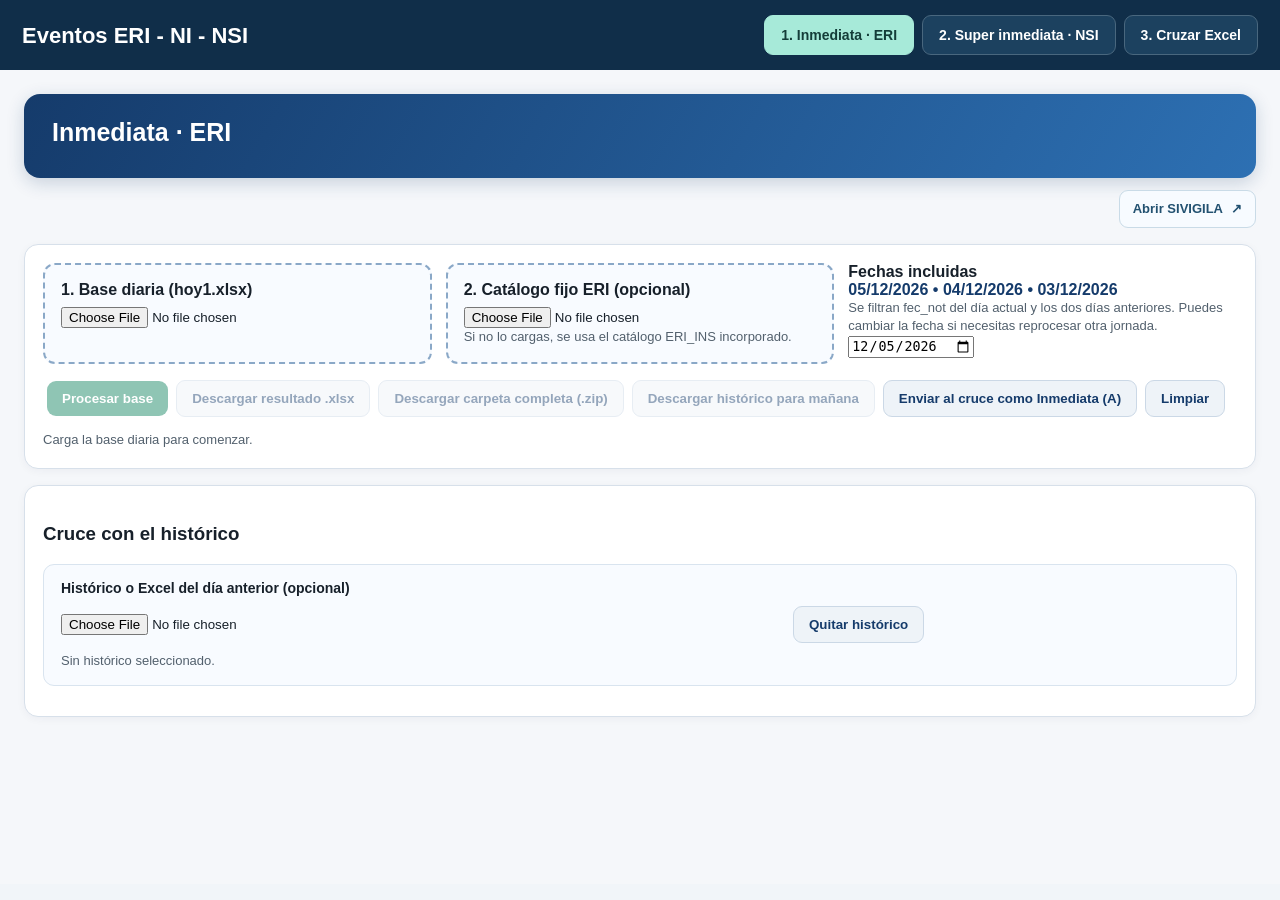
==== public/index.html @ e6048132 "Add files via upload" ====
<!doctype html><html lang="es"><head><meta charset="utf-8"><meta name="viewport" content="width=device-width,initial-scale=1"><title>Eventos ERI - NI - NSI</title><link rel="stylesheet" href="assets/suite.css"></head><body><header class="top"><div><h1>Eventos ERI - NI - NSI</h1></div><nav class="nav" role="tablist" aria-label="Herramientas"><button id="tab-eri" role="tab" aria-selected="true" aria-controls="frame-eri" onclick="openMode('eri')">1. Inmediata · ERI</button><button id="tab-nsi" role="tab" aria-selected="false" aria-controls="frame-nsi" onclick="openMode('nsi')">2. Super inmediata · NSI</button><button id="tab-cross" role="tab" aria-selected="false" aria-controls="frame-cross" onclick="openMode('cross')">3. Cruzar Excel</button></nav></header><div id="frames"></div><script src="assets/suite.js"></script></body></html>
---- public/assets/suite.css ----
*{box-sizing:border-box}body{margin:0;background:#f1f5f9;color:#18364b;font:15px/1.5 'Segoe UI',Arial,sans-serif}.top{padding:15px 22px;background:#102e49;color:white;display:flex;align-items:center;gap:25px;flex-wrap:wrap}.top h1{font-size:22px;margin:0}.top p{font-size:12px;color:#bcd8e8;margin:2px 0}.nav{display:flex;gap:8px;flex-wrap:wrap;margin-left:auto}.nav button{font:600 14px 'Segoe UI',Arial;border:1px solid #49677e;background:#1c415f;color:white;padding:11px 16px;border-radius:9px;cursor:pointer}.nav button[aria-selected=true]{background:#a7ead9;color:#143d39;border-color:#a7ead9}button:focus-visible{outline:3px solid #e7b9ff;outline-offset:3px}.guide{padding:10px 24px;background:white;border-bottom:1px solid #d6e0e8;font-size:13px;display:flex;gap:24px;justify-content:space-between}.guide details{max-width:780px}.guide summary{cursor:pointer;font-weight:600}.guide p{margin:8px 0}.frame{width:100%;border:0;min-height:calc(100vh - 86px);display:block}[hidden]{display:none!important}.offline{white-space:nowrap;color:#16776a}.loading{padding:30px} @media(max-width:760px){.top{padding:13px 15px}.nav{margin:0}.nav button{padding:9px}.guide{padding:10px 15px}.offline{display:none}}
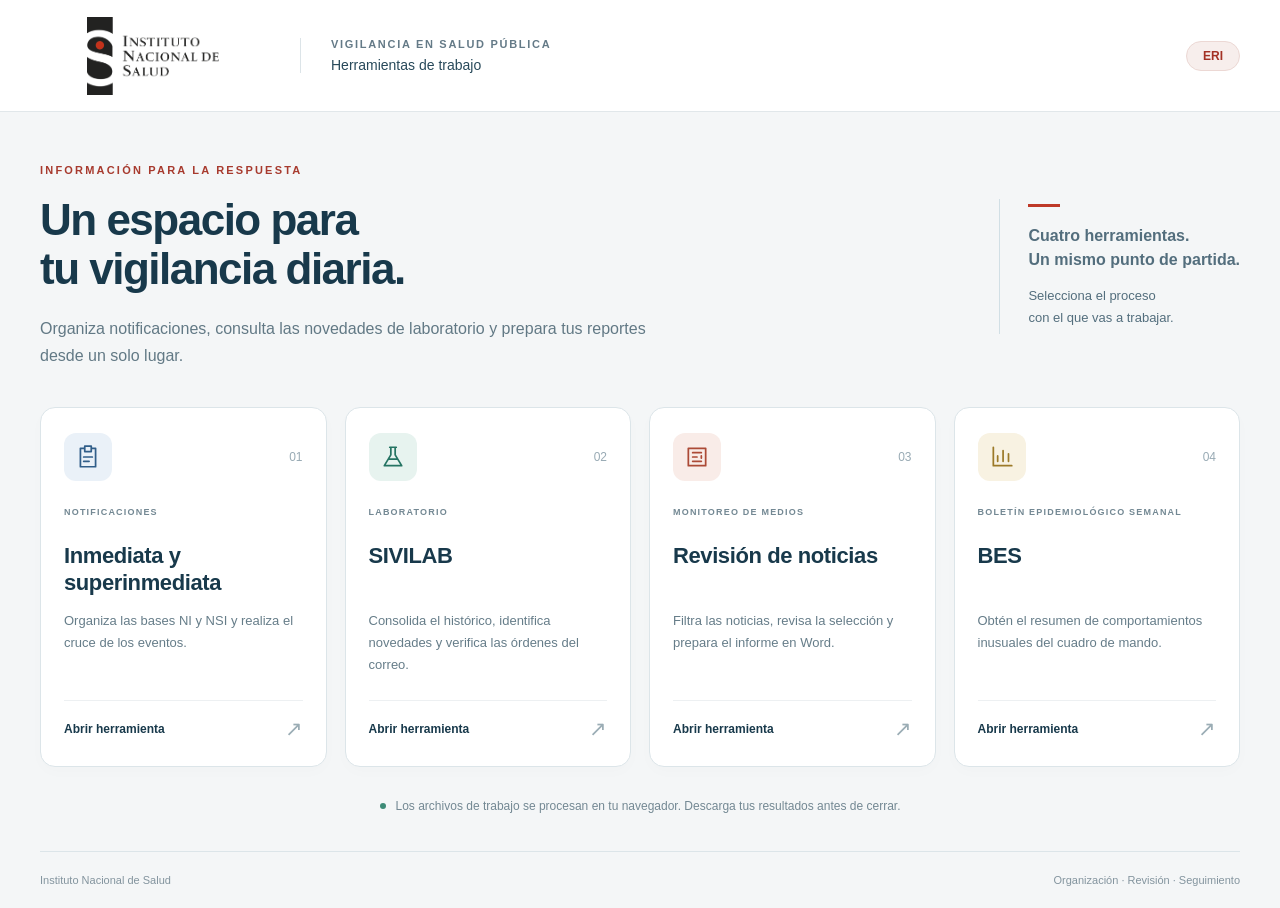
==== commit 38413414: "Add files via upload" ====
--- a/public/index.html
+++ b/public/index.html
@@ -1 +1,11 @@
-<!doctype html><html lang="es"><head><meta charset="utf-8"><meta name="viewport" content="width=device-width,initial-scale=1"><title>Eventos ERI - NI - NSI</title><link rel="stylesheet" href="assets/suite.css"></head><body><header class="top"><div><h1>Eventos ERI - NI - NSI</h1></div><nav class="nav" role="tablist" aria-label="Herramientas"><button id="tab-eri" role="tab" aria-selected="true" aria-controls="frame-eri" onclick="openMode('eri')">1. Inmediata · ERI</button><button id="tab-nsi" role="tab" aria-selected="false" aria-controls="frame-nsi" onclick="openMode('nsi')">2. Super inmediata · NSI</button><button id="tab-cross" role="tab" aria-selected="false" aria-controls="frame-cross" onclick="openMode('cross')">3. Cruzar Excel</button></nav></header><div id="frames"></div><script src="assets/suite.js"></script></body></html>+<!doctype html><html lang="es"><head><meta charset="utf-8"><meta name="viewport" content="width=device-width,initial-scale=1"><meta name="theme-color" content="#16394b"><title>INS · Herramientas de vigilancia</title><link rel="stylesheet" href="assets/portal.css"></head><body>
+<header class="top"><a class="brand" href="#" aria-label="Volver al inicio"><img src="assets/logo-ins.png" alt="Instituto Nacional de Salud"></a><div class="top-label">VIGILANCIA EN SALUD PÚBLICA<span>Herramientas de trabajo</span></div><span class="top-mark">ERI</span></header>
+<main id="home"><section class="hero"><div class="hero-copy"><p class="eyebrow">INFORMACIÓN PARA LA RESPUESTA</p><h1>Un espacio para<br>tu vigilancia diaria.</h1><p class="intro">Organiza notificaciones, consulta las novedades de laboratorio y prepara tus reportes desde un solo lugar.</p></div><div class="hero-note"><span class="line"></span><strong>Cuatro herramientas.<br>Un mismo punto de partida.</strong><p>Selecciona el proceso<br>con el que vas a trabajar.</p></div></section>
+<section class="tools" aria-label="Herramientas disponibles">
+<button class="tool" data-tool="notificaciones"><span class="card-top"><span class="icon"><svg viewBox="0 0 24 24"><path d="M8 4H5v17h14V4h-3M9 2h6v5H9zM8 12h8M8 16h5"/></svg></span><span class="number">01</span></span><span class="category">NOTIFICACIONES</span><h2>Inmediata y<br>superinmediata</h2><p>Organiza las bases NI y NSI y realiza el cruce de los eventos.</p><span class="enter">Abrir herramienta <span>↗</span></span></button>
+<button class="tool" data-tool="sivilab"><span class="card-top"><span class="icon teal"><svg viewBox="0 0 24 24"><path d="M9 3h6M10 3v7L4 20h16l-6-10V3M8 14h8"/></svg></span><span class="number">02</span></span><span class="category">LABORATORIO</span><h2>SIVILAB</h2><p>Consolida el histórico, identifica novedades y verifica las órdenes del correo.</p><span class="enter">Abrir herramienta <span>↗</span></span></button>
+<button class="tool" data-tool="medios"><span class="card-top"><span class="icon red"><svg viewBox="0 0 24 24"><path d="M4 4h16v16H4zM8 8h8M8 12h4M8 16h8M16 11v2"/></svg></span><span class="number">03</span></span><span class="category">MONITOREO DE MEDIOS</span><h2>Revisión de noticias</h2><p>Filtra las noticias, revisa la selección y prepara el informe en Word.</p><span class="enter">Abrir herramienta <span>↗</span></span></button>
+<button class="tool" data-tool="bes"><span class="card-top"><span class="icon gold"><svg viewBox="0 0 24 24"><path d="M4 3v17h17M8 16v-5M13 16V6M18 16V9"/></svg></span><span class="number">04</span></span><span class="category">BOLETÍN EPIDEMIOLÓGICO SEMANAL</span><h2>BES</h2><p>Obtén el resumen de comportamientos inusuales del cuadro de mando.</p><span class="enter">Abrir herramienta <span>↗</span></span></button>
+</section><div class="bottom-note"><span class="dot"></span><p>Los archivos de trabajo se procesan en tu navegador. Descarga tus resultados antes de cerrar.</p></div></main>
+<section id="workspace" hidden><div class="workspace-bar"><button id="back">← Inicio</button><div><span class="workspace-label">HERRAMIENTA ABIERTA</span><h2 id="activeTitle"></h2></div><p>Volver al inicio conserva la sesión abierta.</p></div><div id="frames"></div></section>
+<footer id="footer"><span>Instituto Nacional de Salud</span><span>Organización · Revisión · Seguimiento</span></footer><script src="assets/portal.js"></script></body></html>
--- a/public/assets/portal.css
+++ b/public/assets/portal.css
@@ -0,0 +1 @@
+*{box-sizing:border-box}body{margin:0;background:#f4f6f7;color:#18394b;font-family:"Segoe UI",Arial,sans-serif}.top{height:112px;background:white;display:flex;align-items:center;padding:20px max(28px,calc((100vw - 1200px)/2));gap:34px;border-bottom:1px solid #e1e7ea}.brand img{display:block;width:226px;height:78px;object-fit:contain}.top-label{font-size:11px;font-weight:700;letter-spacing:1.7px;padding-left:30px;border-left:1px solid #dce4e8;color:#647a87}.top-label span{display:block;font-size:14px;font-weight:400;letter-spacing:0;margin-top:7px;color:#28495a}.top-mark{margin-left:auto;background:#f7eeec;color:#a33125;border:1px solid #ecd8d4;border-radius:30px;padding:7px 16px;font-size:12px;font-weight:700}main{max-width:1256px;padding:0 28px;margin:auto}.hero{display:flex;justify-content:space-between;align-items:center;padding:52px 0 38px;gap:40px}.eyebrow{font-size:11px;letter-spacing:2.2px;font-weight:700;color:#a73a2e;margin:0 0 19px}h1{font-weight:600;letter-spacing:-1.5px;font-size:44px;line-height:1.12;margin:0}.intro{font-size:16px;line-height:1.7;color:#627985;max-width:615px;margin:21px 0 0}.hero-note{min-width:240px;padding:5px 0 5px 28px;border-left:1px solid #d1dfe5;color:#536e7d}.hero-note strong{font-size:16px;font-weight:600;line-height:1.5}.hero-note p{font-size:13px;line-height:1.7;margin-bottom:0}.line{display:block;width:32px;height:3px;background:#be3928;margin-bottom:17px}.tools{display:grid;grid-template-columns:repeat(4,1fr);gap:18px}.tool{display:flex;flex-direction:column;align-items:stretch;text-align:left;min-height:342px;background:white;border:1px solid #dce5e9;border-radius:15px;padding:25px 23px;color:inherit;font:inherit;cursor:pointer;box-shadow:0 5px 15px #18394b04;transition:transform .18s,box-shadow .18s,border-color .18s}.tool:hover{transform:translateY(-4px);border-color:#a3bbc7;box-shadow:0 12px 28px #18394b12}.tool:focus-visible,a:focus-visible,button:focus-visible{outline:3px solid #3084a4;outline-offset:4px}.card-top{display:flex;justify-content:space-between;align-items:center;margin-bottom:24px}.icon{display:grid;place-items:center;width:48px;height:48px;border-radius:12px;background:#eaf1f8;color:#315e89}.icon svg{width:26px;height:26px;stroke:currentColor;stroke-width:1.6;stroke-linecap:round;stroke-linejoin:round;fill:none}.teal{background:#e7f3ef;color:#257463}.red{background:#f9ece8;color:#ac4a36}.gold{background:#f8f2e2;color:#9c7a28}.number{font-size:12px;color:#98aab4}.category{font-size:9px;line-height:1.6;letter-spacing:1.2px;color:#738893;font-weight:700;min-height:29px}.tool h2{font-size:22px;line-height:1.25;letter-spacing:-.4px;margin:8px 0 13px;font-weight:600;min-height:55px}.tool p{font-size:13px;line-height:1.7;color:#667d89;margin:0 0 24px}.enter{display:flex;justify-content:space-between;align-items:center;margin-top:auto;padding-top:16px;border-top:1px solid #edf0f2;font-size:12px;font-weight:600}.enter span{font-size:21px;font-weight:400;color:#9badb5}.bottom-note{display:flex;align-items:center;justify-content:center;gap:10px;padding:20px 0 26px;color:#738893;font-size:12px}.dot{background:#3d8b77;width:6px;height:6px;border-radius:50%}footer{max-width:1200px;margin:auto;padding:22px 0;border-top:1px solid #dce5e9;display:flex;justify-content:space-between;font-size:11px;color:#83949e}.workspace-bar{display:flex;align-items:center;gap:22px;background:#17394c;color:white;padding:14px 24px}.workspace-bar button{border:1px solid #708998;background:transparent;color:white;padding:10px 17px;border-radius:8px;cursor:pointer;font:600 13px "Segoe UI",sans-serif}.workspace-label{font-size:9px;letter-spacing:1.5px;color:#b3cbd8}.workspace-bar h2{font-size:17px;font-weight:600;margin:4px 0}.workspace-bar p{margin-left:auto;font-size:11px;color:#b3cbd8}.frame{width:100%;height:calc(100vh - 198px);min-height:600px;display:block;border:0;background:white}[hidden]{display:none!important}@media(max-width:1050px){.tools{grid-template-columns:repeat(2,1fr)}.tool{min-height:300px}.top{padding:20px 28px}footer{margin:0 28px}.hero-note{min-width:200px}.tool h2{min-height:0}}@media(max-width:620px){.top{height:92px;padding:14px 20px}.brand img{width:180px;height:62px}.top-label{display:none}.hero{padding:33px 0 28px}.hero-note{display:none}h1{font-size:35px}.intro{font-size:14px}.tools{grid-template-columns:1fr}.tool{min-height:270px}.card-top{margin-bottom:15px}.workspace-bar{padding:12px;gap:12px}.workspace-bar p{display:none}.workspace-bar h2{font-size:14px}footer{gap:20px;line-height:1.5}.bottom-note{align-items:flex-start}.dot{flex-shrink:0;margin-top:18px}}
